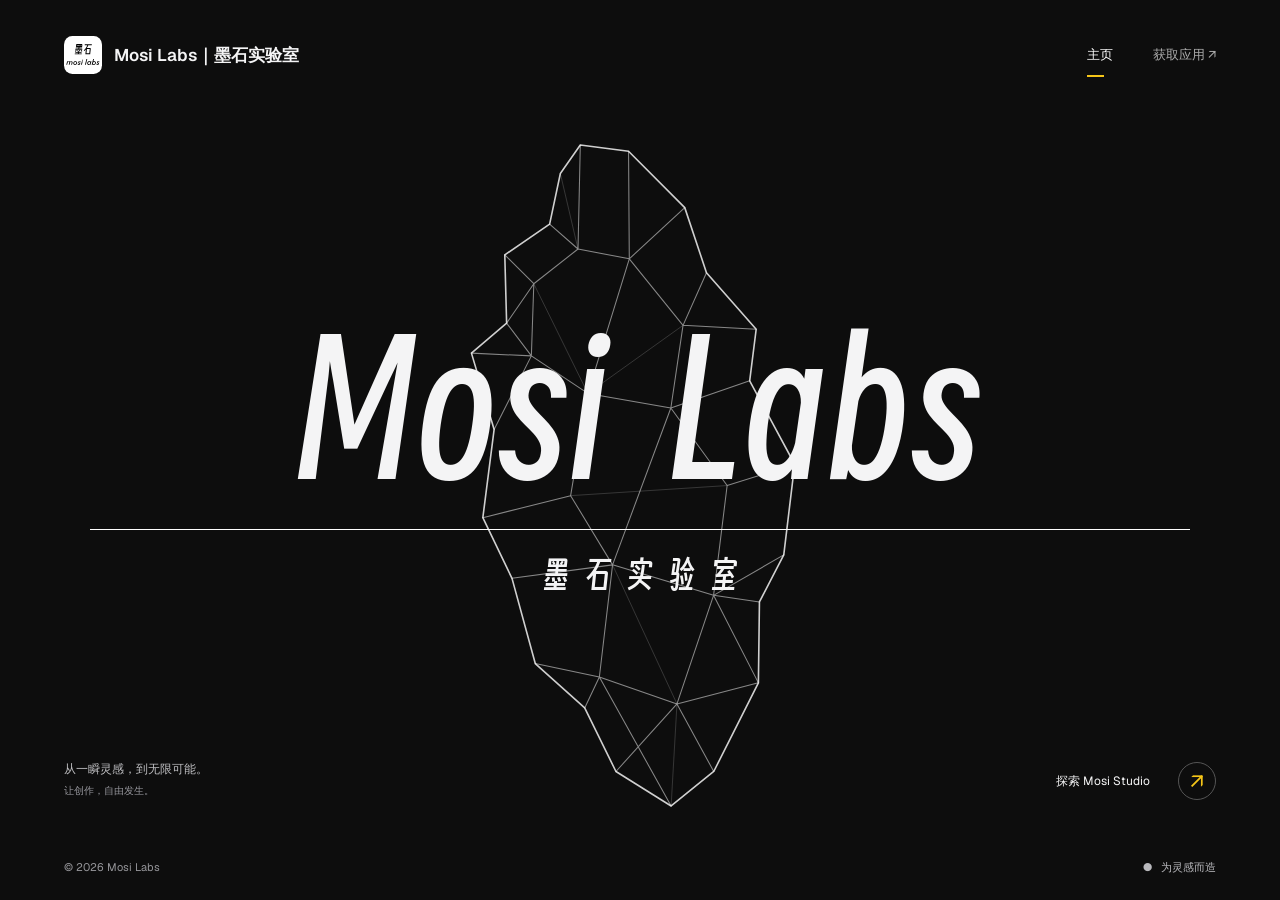
==== index.html @ 0bd3e55a "Add files via upload" ====
<!doctype html><html lang="zh-CN"><head><meta charset="utf-8"><meta name="viewport" content="width=device-width,initial-scale=1"><title>墨石实验室 · Mosi Labs</title><link rel="stylesheet" href="style.css"></head><body class="home"><header><a class="brand" href="index.html"><img src="assets/logo.svg" alt="墨石"><span>Mosi Labs｜墨石实验室</span></a><nav aria-label="主导航"><a href="index.html" aria-current="page">主页</a><a href="download.html" >获取应用 ↗</a></nav></header><main class="hero"><img class="stone" src="assets/stone.svg" alt=""><div class="hero-title"><h1>Mosi Labs</h1><div class="rule"></div><p>墨石实验室</p></div><div class="caption"><p>从一瞬灵感，到无限可能。<small>让创作，自由发生。</small></p><a href="download.html">探索 Mosi Studio <b>↗</b></a></div></main><footer><span>© 2026 Mosi Labs</span><span>● &nbsp; 为灵感而造</span></footer></body></html>
---- style.css ----
@font-face{font-family:Geist;src:url(assets/Geist.woff2);font-weight:100 900;font-display:swap}:root{color-scheme:dark;--yellow:#f5c518}*{box-sizing:border-box}body{margin:0;background:#0d0d0d;color:#f4f4f5;font-family:Geist,'Microsoft YaHei',sans-serif;min-height:100svh;display:flex;flex-direction:column}a{color:inherit;text-decoration:none}a:focus-visible{outline:2px solid var(--yellow);outline-offset:7px}header{height:110px;margin:0 5%;display:flex;align-items:center;justify-content:space-between;z-index:2}.brand{display:flex;align-items:center;gap:12px;font-size:19px;font-weight:600}.brand img{width:38px;height:38px;border-radius:9px}small{display:block}.brand small{font-size:10px;letter-spacing:2px;color:#a1a1aa;font-weight:400;margin-top:4px}nav{display:flex;gap:40px;font-size:13px}nav a{padding:13px 0;color:#aaa;position:relative}nav a[aria-current]{color:white}nav a[aria-current]:after{content:'';position:absolute;bottom:0;left:0;width:17px;height:2px;background:var(--yellow)}nav a:hover{color:var(--yellow)}footer{margin:0 5%;padding:25px 0;display:flex;justify-content:space-between;font-size:11px;color:#959599}footer span:last-child{color:#b9b9bd}.hero{position:relative;flex:1;min-height:660px;display:flex;align-items:center;justify-content:center;isolation:isolate;overflow:hidden}.stone{position:absolute;height:100%;width:54%;max-height:850px;object-fit:contain;z-index:-1;transform:rotate(-9deg);filter:drop-shadow(25px 30px 30px #0009)}.hero-title{text-align:center;width:86%;padding-bottom:35px}.hero h1{font-size:clamp(80px,14vw,230px);letter-spacing:.025em;font-weight:650;line-height:1.05;margin:0;padding-right:0}.rule{height:1px;background:white;margin:27px 0 24px}.hero-title p{font-size:clamp(22px,2.7vw,42px);letter-spacing:.65em;padding-left:.65em;margin:0}.caption{position:absolute;bottom:35px;left:5%;right:5%;display:flex;justify-content:space-between;align-items:flex-end}.caption p{font-size:12px;line-height:1.9;color:#c0c0c3;margin:0}.caption small{color:#96969c}.caption a{font-size:12px;display:flex;align-items:center;gap:28px}b{display:grid;place-items:center;border-radius:50%;width:38px;height:38px;font-size:22px;font-weight:400}.caption b{border:1px solid #555;color:var(--yellow)}.caption a:hover b{background:var(--yellow);color:#111}.downloads{width:90%;max-width:1350px;margin:45px auto 30px;flex:1}.heading{display:flex;justify-content:space-between;align-items:flex-end;margin-bottom:55px}.eyebrow{font-size:12px;color:#b6b6bb;margin:0 0 23px}.heading h1{font-size:clamp(42px,5.2vw,78px);font-weight:500;line-height:1.22;letter-spacing:-.04em;margin:0}.heading h1 span{color:var(--yellow)}.intro{font-size:13px;line-height:2.1;color:#a1a1aa;margin:0 0 7px}.platforms{display:grid;grid-template-columns:1.15fr 1fr;gap:24px}.platform{border:1px solid #323232;border-radius:14px;padding:32px;min-height:306px;display:flex;flex-direction:column}.windows{background:#f1f1ef;color:#171717;border-color:#f1f1ef;transition:background .2s}.windows:hover{background:white}.platform-top{display:flex;justify-content:space-between;align-items:center}.tag{font-size:11px;border:1px solid #c9c9c7;border-radius:20px;padding:5px 10px;color:#626260}.wechat{background:#171717}.wechat .tag{border-color:#444;color:#aaa}.platform h2{font-size:26px;font-weight:550;letter-spacing:-.5px;margin:35px 0 12px}.platform p{font-size:12px;color:#686868;margin:0}.wechat p{color:#aaa}.bottom{display:flex;justify-content:space-between;align-items:center;margin-top:32px;font-size:12px;min-height:38px}.bottom b{background:var(--yellow);color:#111}.wechat .bottom{color:#b4b4b4}.soon{font-size:11px;color:#999}#download-status{font-size:11px;color:#99999e;margin-top:22px;min-height:20px}@media(max-width:700px){header{height:88px;margin:0 6%}.brand{font-size:16px;gap:8px}.brand img{width:32px;height:32px}.brand small{font-size:9px}nav{gap:22px;font-size:12px}.hero{min-height:580px}.hero-title{width:88%;padding-bottom:55px}.hero h1{font-size:16vw}.rule{margin:22px 0}.hero-title p{font-size:23px;letter-spacing:.4em;padding-left:.4em}.stone{width:95%;height:90%;max-height:610px}.caption{left:6%;right:6%;bottom:24px}.caption p{font-size:10px}.caption a{font-size:11px;gap:10px}.caption b{width:30px;height:30px}footer{margin:0 6%;font-size:10px}.downloads{width:88%;margin-top:35px}.heading{display:block;margin-bottom:30px}.heading h1{font-size:46px}.intro{margin-top:22px;font-size:12px}.platforms{grid-template-columns:1fr;gap:18px}.platform{min-height:290px;padding:27px}.platform h2{font-size:24px}}@media(prefers-reduced-motion:reduce){*{transition:none!important}}
/* v2: 得意黑标题、白线墨石、一行品牌 */
@font-face{font-family:SmileySans;src:url(assets/SmileySans.woff2) format("woff2");font-weight:400;font-style:normal;font-display:swap}.hero-title h1,.hero-title p{font-family:SmileySans,sans-serif;font-weight:400}.hero-title h1{word-spacing:.12em}.stone{filter:none}.brand{font-size:17px;white-space:nowrap;letter-spacing:0}.brand img{border-radius:0}.hero-title p{letter-spacing:.4em;padding-left:.4em}@media(max-width:700px){header{flex-wrap:wrap;height:auto;min-height:110px;padding-top:20px;padding-bottom:12px;gap:14px}.brand{font-size:15px}nav{margin-left:auto}.hero-title h1{word-spacing:.06em}}
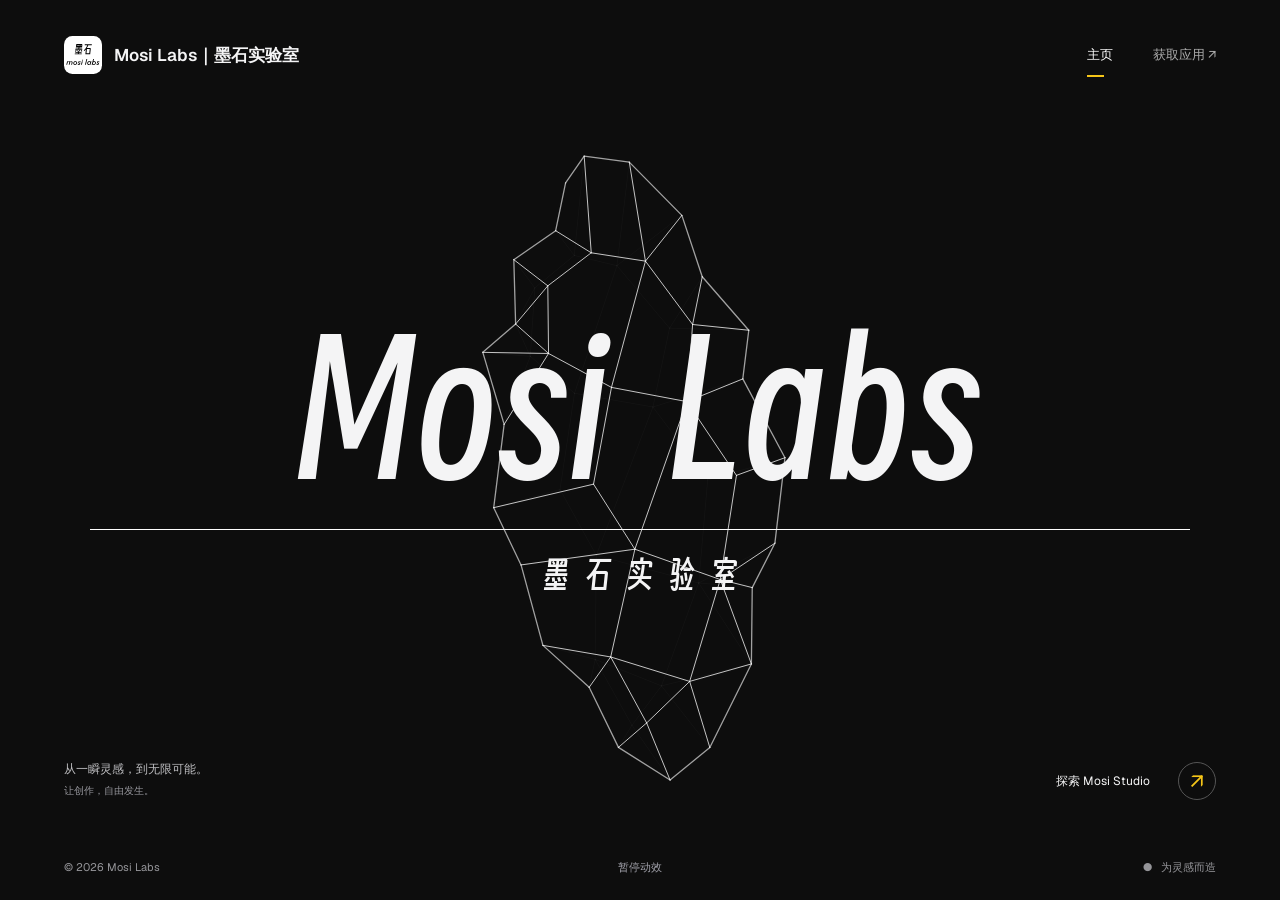
==== commit 037a2e15: "Add files via upload" ====
--- a/index.html
+++ b/index.html
@@ -1 +1 @@
-<!doctype html><html lang="zh-CN"><head><meta charset="utf-8"><meta name="viewport" content="width=device-width,initial-scale=1"><title>墨石实验室 · Mosi Labs</title><link rel="stylesheet" href="style.css"></head><body class="home"><header><a class="brand" href="index.html"><img src="assets/logo.svg" alt="墨石"><span>Mosi Labs｜墨石实验室</span></a><nav aria-label="主导航"><a href="index.html" aria-current="page">主页</a><a href="download.html" >获取应用 ↗</a></nav></header><main class="hero"><img class="stone" src="assets/stone.svg" alt=""><div class="hero-title"><h1>Mosi Labs</h1><div class="rule"></div><p>墨石实验室</p></div><div class="caption"><p>从一瞬灵感，到无限可能。<small>让创作，自由发生。</small></p><a href="download.html">探索 Mosi Studio <b>↗</b></a></div></main><footer><span>© 2026 Mosi Labs</span><span>● &nbsp; 为灵感而造</span></footer></body></html>+<!doctype html><html lang="zh-CN"><head><meta charset="utf-8"><meta name="viewport" content="width=device-width,initial-scale=1"><title>墨石实验室 · Mosi Labs</title><link rel="stylesheet" href="style.css"><link rel="stylesheet" href="motion.css"><script src="motion.js" defer></script></head><body class="home"><header><a class="brand" href="index.html"><img src="assets/logo.svg" alt="墨石"><span>Mosi Labs｜墨石实验室</span></a><nav aria-label="主导航"><a href="index.html" aria-current="page">主页</a><a href="download.html" >获取应用 ↗</a></nav></header><main class="hero"><canvas class="rock-canvas" aria-hidden="true"></canvas><img class="stone" src="assets/stone.svg" alt=""><div class="hero-title"><h1>Mosi Labs</h1><div class="rule"></div><p>墨石实验室</p></div><div class="caption"><p>从一瞬灵感，到无限可能。<small>让创作，自由发生。</small></p><a href="download.html">探索 Mosi Studio <b>↗</b></a></div></main><footer><span>© 2026 Mosi Labs</span><span>● &nbsp; 为灵感而造</span><button id="motion-toggle" class="motion-control" type="button" aria-pressed="false">暂停动效</button></footer></body></html>
--- a/motion.css
+++ b/motion.css
@@ -0,0 +1,20 @@
+
+/* Isolated motion proposal. Nothing in the release directory is changed. */
+.rock-canvas{position:absolute;inset:0;width:100%;height:100%;pointer-events:none;z-index:-1;opacity:0;transition:opacity .7s}
+.motion-ready:not(.compare-static) .rock-canvas{opacity:1}.motion-ready:not(.compare-static) .stone{visibility:hidden}
+.hero-title{perspective:1000px}.hero-title h1{animation:title-arrive 1.35s cubic-bezier(.16,1,.3,1) both;animation-delay:.12s}.hero-title .rule{transform-origin:center;animation:line-arrive 1.3s cubic-bezier(.16,1,.3,1) both;animation-delay:.4s}.hero-title>p{animation:sub-arrive 1.2s ease both;animation-delay:.5s}
+@keyframes title-arrive{from{opacity:0;transform:translateY(35px) rotateX(9deg);filter:blur(9px)}to{opacity:1;transform:none;filter:blur(0)}}@keyframes line-arrive{from{transform:scaleX(0);opacity:0}to{transform:scaleX(1);opacity:1}}@keyframes sub-arrive{from{opacity:0;transform:translateY(15px)}to{opacity:1;transform:none}}
+.caption b{transition:transform .35s,background .25s,color .25s,box-shadow .35s}.caption a:hover b{transform:rotate(45deg);box-shadow:0 0 28px #f5c51826}nav a:after{transition:width .25s}nav a[aria-current]:hover:after{width:100%}
+.platform{position:relative;overflow:hidden;transition:transform .35s,border-color .35s,box-shadow .35s,background .35s}.platform:before{content:'';position:absolute;inset:0;pointer-events:none;opacity:0;background:radial-gradient(300px circle at var(--mx,50%) var(--my,50%),#ffffff25,transparent 75%);transition:opacity .35s}.platform:hover:before{opacity:1}.windows:hover{transform:translateY(-6px);box-shadow:0 20px 60px #0005}.windows .bottom b{transition:transform .35s,box-shadow .35s}.windows:hover .bottom b{transform:translateY(3px);box-shadow:0 0 22px #f5c51850}.wechat:hover{border-color:#666}.heading{animation:sub-arrive .9s ease both}
+.demo-dock{position:fixed;bottom:15px;left:50%;transform:translateX(-50%);display:flex;align-items:center;gap:5px;background:#1b1b1bf2;border:1px solid #ffffff24;border-radius:99px;padding:6px 8px 6px 16px;z-index:10;box-shadow:0 8px 32px #0006;white-space:nowrap;font-family:Geist,'Microsoft YaHei',sans-serif}.demo-label{font-size:10px;color:#a9a9af;display:flex;gap:7px;align-items:center;margin-right:7px}.demo-label i{width:5px;height:5px;background:#f5c518;border-radius:50%}.demo-dock button{border:0;background:transparent;color:#ddd;font:inherit;font-size:11px;padding:9px 12px;border-radius:99px;cursor:pointer}.demo-dock button:hover,.demo-dock button[aria-pressed=true]{background:#ffffff14;color:white}.demo-dock button:focus-visible{outline:2px solid #f5c518;outline-offset:2px}.motion-paused *{animation-play-state:paused!important}.compare-static .hero-title *,.compare-static .heading{animation:none!important}.compare-static .platform:hover,.compare-static .bottom b,.compare-static .caption b{transform:none!important;box-shadow:none!important}.compare-static .platform:before{display:none}.compare-static .platform,.compare-static .caption b{transition:none}.compare-static .demo-label i{background:#888}footer{padding-bottom:78px}
+@media(max-width:700px){.demo-dock{bottom:12px}.hero{min-height:580px}footer{padding-bottom:85px}}
+@media(prefers-reduced-motion:reduce){.hero-title *,.heading{animation:none!important}.platform:hover,.caption b{transform:none!important}.rock-canvas{transition:none}.platform:before{display:none}}
+
+.motion-paused .platform:hover,.motion-paused .windows:hover .bottom b,.motion-paused .caption a:hover b{transform:none}.motion-paused .platform:before{display:none}
+
+.shape-picker{display:flex;justify-content:center;gap:10px;position:relative;z-index:3;margin:0 5% 12px}.shape-picker button{font:inherit;font-size:12px;color:#999;background:#141414;border:1px solid #333;border-radius:10px;padding:11px 22px;cursor:pointer}.shape-picker button[aria-pressed=true]{border-color:#ddd;color:#fff;background:#242424}.shape-picker small{font-size:10px;color:#999;margin-top:5px}.shape-picker button:focus-visible{outline:2px solid #f5c518;outline-offset:3px}@media(max-width:700px){.shape-picker{gap:7px;margin-top:8px}.shape-picker button{padding:9px 14px}.hero{min-height:540px}}
+
+.shape-picker{flex-wrap:wrap}@media(max-width:700px){.shape-picker{display:grid;grid-template-columns:repeat(2,minmax(0,1fr))}}
+
+/* Public site: no demo panel; retain a discreet animation pause control. */
+footer{position:relative;padding-bottom:25px}.motion-control{position:absolute;left:50%;transform:translateX(-50%);border:0;background:none;color:#a1a1aa;font:inherit;font-size:11px;cursor:pointer;padding:0 10px}.motion-control:hover{color:#fff}.motion-control:focus-visible{outline:2px solid #f5c518;outline-offset:5px}@media(max-width:700px){footer{padding-bottom:55px}.motion-control{bottom:20px}}
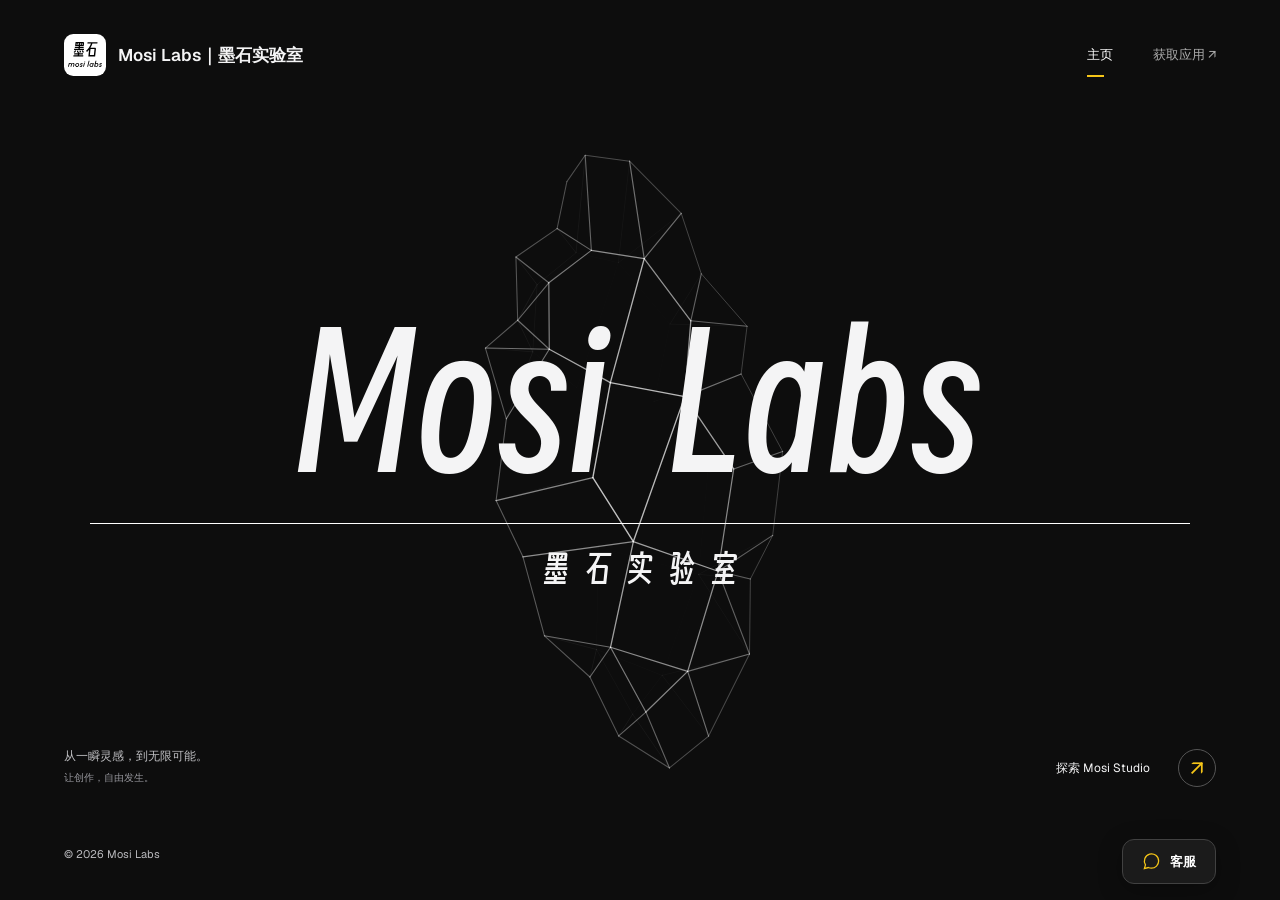
==== commit 0df790d4: "Add files via upload" ====
--- a/index.html
+++ b/index.html
@@ -1 +1 @@
-<!doctype html><html lang="zh-CN"><head><meta charset="utf-8"><meta name="viewport" content="width=device-width,initial-scale=1"><title>墨石实验室 · Mosi Labs</title><link rel="stylesheet" href="style.css"><link rel="stylesheet" href="motion.css"><script src="motion.js" defer></script></head><body class="home"><header><a class="brand" href="index.html"><img src="assets/logo.svg" alt="墨石"><span>Mosi Labs｜墨石实验室</span></a><nav aria-label="主导航"><a href="index.html" aria-current="page">主页</a><a href="download.html" >获取应用 ↗</a></nav></header><main class="hero"><canvas class="rock-canvas" aria-hidden="true"></canvas><img class="stone" src="assets/stone.svg" alt=""><div class="hero-title"><h1>Mosi Labs</h1><div class="rule"></div><p>墨石实验室</p></div><div class="caption"><p>从一瞬灵感，到无限可能。<small>让创作，自由发生。</small></p><a href="download.html">探索 Mosi Studio <b>↗</b></a></div></main><footer><span>© 2026 Mosi Labs</span><span>● &nbsp; 为灵感而造</span><button id="motion-toggle" class="motion-control" type="button" aria-pressed="false">暂停动效</button></footer></body></html>+<!doctype html><html lang="zh-CN"><head><meta charset="utf-8"><meta name="viewport" content="width=device-width,initial-scale=1"><title>墨石实验室 · Mosi Labs</title><link rel="stylesheet" href="style.css"><link rel="stylesheet" href="motion.css"><script src="motion.js" defer></script><link rel="icon" type="image/svg+xml" href="assets/logo.svg"><link rel="icon" type="image/png" sizes="32x32" href="assets/favicon-32.png"><link rel="apple-touch-icon" href="assets/apple-touch-icon.png"><link rel="stylesheet" href="service.css"><script src="service.js" defer></script></head><body class="home"><header><a class="brand" href="index.html"><img src="assets/logo.svg" alt="墨石"><span>Mosi Labs｜墨石实验室</span></a><nav aria-label="主导航"><a href="index.html" aria-current="page">主页</a><a href="download.html" >获取应用 ↗</a></nav></header><main class="hero"><canvas class="rock-canvas" aria-hidden="true"></canvas><img class="stone" src="assets/stone.svg" alt=""><div class="hero-title"><h1>Mosi Labs</h1><div class="rule"></div><p>墨石实验室</p></div><div class="caption"><p>从一瞬灵感，到无限可能。<small>让创作，自由发生。</small></p><a href="download.html">探索 Mosi Studio <b>↗</b></a></div></main><footer><span>© 2026 Mosi Labs</span></footer><div class="service-widget"><section id="service-panel" class="service-panel" role="dialog" aria-labelledby="service-title" hidden><div class="service-heading"><h2 id="service-title">企业微信客服</h2><button class="service-close" aria-label="关闭客服">×</button></div><div class="service-card"><div class="qr-paper"><img src="assets/service-qr.png" alt="企业微信客服二维码，扫码联系企业微信客服" width="220" height="220"></div><h3>扫码添加企业微信客服</h3><p>有关软件的任何问题，您都可以咨询我们。</p></div></section><button class="service-trigger" aria-expanded="false" aria-controls="service-panel"><svg width="19" height="19" viewBox="0 0 24 24" fill="none" stroke="currentColor" stroke-width="1.6" aria-hidden="true"><path d="M21 11.5a9 9 0 0 1-9 9 10 10 0 0 1-4-.9L3 21l1.4-4.8A9 9 0 1 1 21 11.5Z"/></svg>客服</button></div></body></html>
--- a/service.css
+++ b/service.css
@@ -0,0 +1,3 @@
+.service-widget{position:fixed;right:5%;bottom:16px;z-index:20;font-family:Geist,'Microsoft YaHei',sans-serif}.service-trigger{display:flex;align-items:center;gap:9px;border:1px solid #414141;border-radius:30px;background:#181818;color:#fff;font:600 13px Geist,'Microsoft YaHei',sans-serif;padding:12px 19px;cursor:pointer;box-shadow:0 6px 24px #0004}.service-trigger:hover{background:#292929;border-color:#888}.service-panel{position:absolute;right:0;bottom:60px;width:300px;padding:24px;background:#fff;color:#171717;border:1px solid #e3e3e3;border-radius:28px;box-shadow:0 16px 60px #0004;transform-origin:bottom right;animation:service-in .25s ease both;max-height:calc(100dvh - 100px);overflow:auto}.service-panel[hidden]{display:none}.service-heading{display:flex;align-items:center;justify-content:space-between;margin-bottom:20px}.service-heading h2{font-size:17px;margin:0;font-weight:700}.service-close{border:0;background:none;color:#555;font-size:25px;line-height:1;width:30px;height:30px;cursor:pointer;border-radius:50%}.service-close:hover{background:#eee}.service-card{border:1px solid #eaeaea;border-radius:21px;padding:18px 16px 16px;text-align:center;background:linear-gradient(#fff,#fafafa)}.qr-paper{background:#fff;border:1px solid #ececec;border-radius:16px;padding:12px;box-shadow:0 9px 25px #00000006}.qr-paper img{display:block;width:100%;height:auto;object-fit:contain}.service-card h3{font-size:14px;margin:18px 0 8px}.service-card p{font-size:10px;line-height:1.8;color:#888;margin:0}.service-widget button:focus-visible{outline:2px solid #c59d00;outline-offset:4px}footer{min-height:78px;padding-right:110px}.brand img{width:42px;height:42px}.rock-canvas{transition:none}@keyframes service-in{from{opacity:0;transform:translateY(10px) scale(.97)}to{opacity:1;transform:none}}@media(max-width:700px){.service-widget{right:6%;bottom:14px}.service-panel{width:min(300px,88vw)}.brand img{width:36px;height:36px}}@media(prefers-reduced-motion:reduce){.service-panel{animation:none}}
+/* Mosi: charcoal surfaces, white typography and restrained brand yellow. */
+.service-panel{width:320px;padding:24px;background:#171717;color:#f4f4f5;border:1px solid #3a3a3a;border-radius:16px;box-shadow:0 18px 55px #0008}.service-heading{margin-bottom:22px;gap:12px}.service-heading h2{font-size:16px;font-weight:600;display:flex;align-items:center;gap:10px}.service-heading h2:before{content:'';width:3px;height:16px;background:#f5c518;border-radius:2px}.service-close{color:#999;font-size:23px;border:1px solid #383838;border-radius:8px}.service-close:hover{background:#292929;color:#fff}.service-card{padding:0;border:0;background:none;border-radius:0}.qr-paper{padding:14px;background:#fff;border-radius:10px;border:0;box-shadow:none;width:228px;max-width:100%;margin:auto}.service-card h3{font-size:15px;font-weight:500;margin:21px 0 10px;color:#f4f4f5}.service-card p{font-size:12px;line-height:1.9;color:#a9a9ad;max-width:240px;margin:auto}.service-trigger{border-radius:12px;background:#1b1b1b}.service-trigger svg{color:#f5c518}.service-trigger:hover,.service-trigger[aria-expanded=true]{border-color:#a58b29;background:#24221b}.wechat:before{background:radial-gradient(260px circle at var(--mx,50%) var(--my,50%),#ffffff24,transparent 75%)}.wechat>*{position:relative}@media(max-width:700px){.service-panel{width:min(320px,88vw)}}
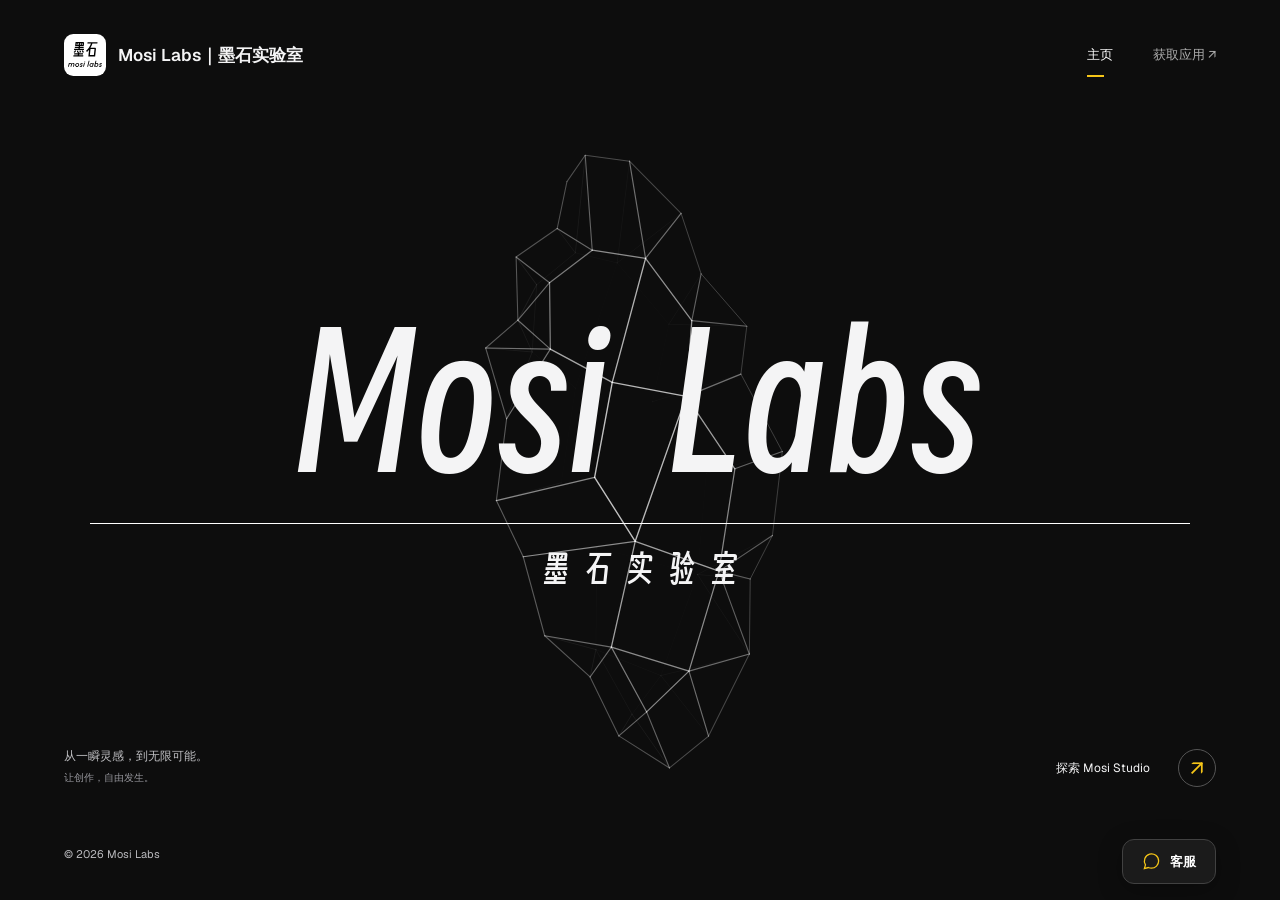
==== commit 0bc5fd40: "Add files via upload" ====
--- a/index.html
+++ b/index.html
@@ -1 +1 @@
-<!doctype html><html lang="zh-CN"><head><meta charset="utf-8"><meta name="viewport" content="width=device-width,initial-scale=1"><title>墨石实验室 · Mosi Labs</title><link rel="stylesheet" href="style.css"><link rel="stylesheet" href="motion.css"><script src="motion.js" defer></script><link rel="icon" type="image/svg+xml" href="assets/logo.svg"><link rel="icon" type="image/png" sizes="32x32" href="assets/favicon-32.png"><link rel="apple-touch-icon" href="assets/apple-touch-icon.png"><link rel="stylesheet" href="service.css"><script src="service.js" defer></script></head><body class="home"><header><a class="brand" href="index.html"><img src="assets/logo.svg" alt="墨石"><span>Mosi Labs｜墨石实验室</span></a><nav aria-label="主导航"><a href="index.html" aria-current="page">主页</a><a href="download.html" >获取应用 ↗</a></nav></header><main class="hero"><canvas class="rock-canvas" aria-hidden="true"></canvas><img class="stone" src="assets/stone.svg" alt=""><div class="hero-title"><h1>Mosi Labs</h1><div class="rule"></div><p>墨石实验室</p></div><div class="caption"><p>从一瞬灵感，到无限可能。<small>让创作，自由发生。</small></p><a href="download.html">探索 Mosi Studio <b>↗</b></a></div></main><footer><span>© 2026 Mosi Labs</span></footer><div class="service-widget"><section id="service-panel" class="service-panel" role="dialog" aria-labelledby="service-title" hidden><div class="service-heading"><h2 id="service-title">企业微信客服</h2><button class="service-close" aria-label="关闭客服">×</button></div><div class="service-card"><div class="qr-paper"><img src="assets/service-qr.png" alt="企业微信客服二维码，扫码联系企业微信客服" width="220" height="220"></div><h3>扫码添加企业微信客服</h3><p>有关软件的任何问题，您都可以咨询我们。</p></div></section><button class="service-trigger" aria-expanded="false" aria-controls="service-panel"><svg width="19" height="19" viewBox="0 0 24 24" fill="none" stroke="currentColor" stroke-width="1.6" aria-hidden="true"><path d="M21 11.5a9 9 0 0 1-9 9 10 10 0 0 1-4-.9L3 21l1.4-4.8A9 9 0 1 1 21 11.5Z"/></svg>客服</button></div></body></html>+<!doctype html><html lang="zh-CN"><head><meta charset="utf-8"><meta name="viewport" content="width=device-width,initial-scale=1"><title>墨石实验室 · Mosi Labs</title><link rel="stylesheet" href="style.css"><link rel="stylesheet" href="motion.css"><script src="motion.js" defer></script><link rel="icon" type="image/svg+xml" href="assets/logo.svg"><link rel="icon" type="image/png" sizes="32x32" href="assets/favicon-32.png"><link rel="apple-touch-icon" href="assets/apple-touch-icon.png"><link rel="stylesheet" href="service.css"><link rel="stylesheet" href="pointer-glow.css"><script src="service.js" defer></script><script src="pointer-glow.js" defer></script></head><body class="home"><header><a class="brand" href="index.html"><img src="assets/logo.svg" alt="墨石"><span>Mosi Labs｜墨石实验室</span></a><nav aria-label="主导航"><a href="index.html" aria-current="page">主页</a><a href="download.html" >获取应用 ↗</a></nav></header><main class="hero"><canvas class="rock-canvas" aria-hidden="true"></canvas><img class="stone" src="assets/stone.svg" alt=""><div class="hero-title"><h1>Mosi Labs</h1><div class="rule"></div><p>墨石实验室</p></div><div class="caption"><p>从一瞬灵感，到无限可能。<small>让创作，自由发生。</small></p><a href="download.html">探索 Mosi Studio <b>↗</b></a></div></main><footer><span>© 2026 Mosi Labs</span></footer><div class="service-widget"><section id="service-panel" class="service-panel" role="dialog" aria-labelledby="service-title" hidden><div class="service-heading"><h2 id="service-title">企业微信客服</h2><button class="service-close" aria-label="关闭客服">×</button></div><div class="service-card"><div class="qr-paper"><img src="assets/service-qr.png" alt="企业微信客服二维码，扫码联系企业微信客服" width="220" height="220"></div><h3>扫码添加企业微信客服</h3><p>有关软件的任何问题，您都可以咨询我们。</p></div></section><button class="service-trigger" aria-expanded="false" aria-controls="service-panel"><svg width="19" height="19" viewBox="0 0 24 24" fill="none" stroke="currentColor" stroke-width="1.6" aria-hidden="true"><path d="M21 11.5a9 9 0 0 1-9 9 10 10 0 0 1-4-.9L3 21l1.4-4.8A9 9 0 1 1 21 11.5Z"/></svg>客服</button></div></body></html>
--- a/pointer-glow.css
+++ b/pointer-glow.css
@@ -0,0 +1,29 @@
+/* Demo: restrained brand-yellow cursor light. Interactive targets rise above it. */
+@media (hover: hover) and (pointer: fine) {
+  html[data-pointer-glow="enabled"] body { isolation: isolate; }
+  .global-pointer-glow {
+    --glow-size: 208px;
+    position: fixed;
+    top: 0;
+    left: 0;
+    width: var(--glow-size);
+    height: var(--glow-size);
+    border-radius: 50%;
+    pointer-events: none;
+    z-index: 1;
+    opacity: 0;
+    transform: translate3d(calc(var(--glow-x, -1000px) - var(--glow-size) / 2), calc(var(--glow-y, -1000px) - var(--glow-size) / 2), 0);
+    background: radial-gradient(circle, rgb(245 197 24 / 27%) 0%, rgb(245 197 24 / 14%) 33%, rgb(245 197 24 / 4%) 57%, transparent 73%);
+    filter: blur(4px);
+    transition: opacity 160ms ease;
+    will-change: transform, opacity;
+  }
+  html[data-pointer-glow="enabled"] .global-pointer-glow.is-visible { opacity: 1; }
+  html[data-pointer-glow="enabled"] [data-pointer-glow-target] {
+    position: relative;
+    z-index: 2;
+  }
+}
+@media (prefers-reduced-motion: reduce), (hover: none), (pointer: coarse) {
+  .global-pointer-glow { display: none !important; }
+}
